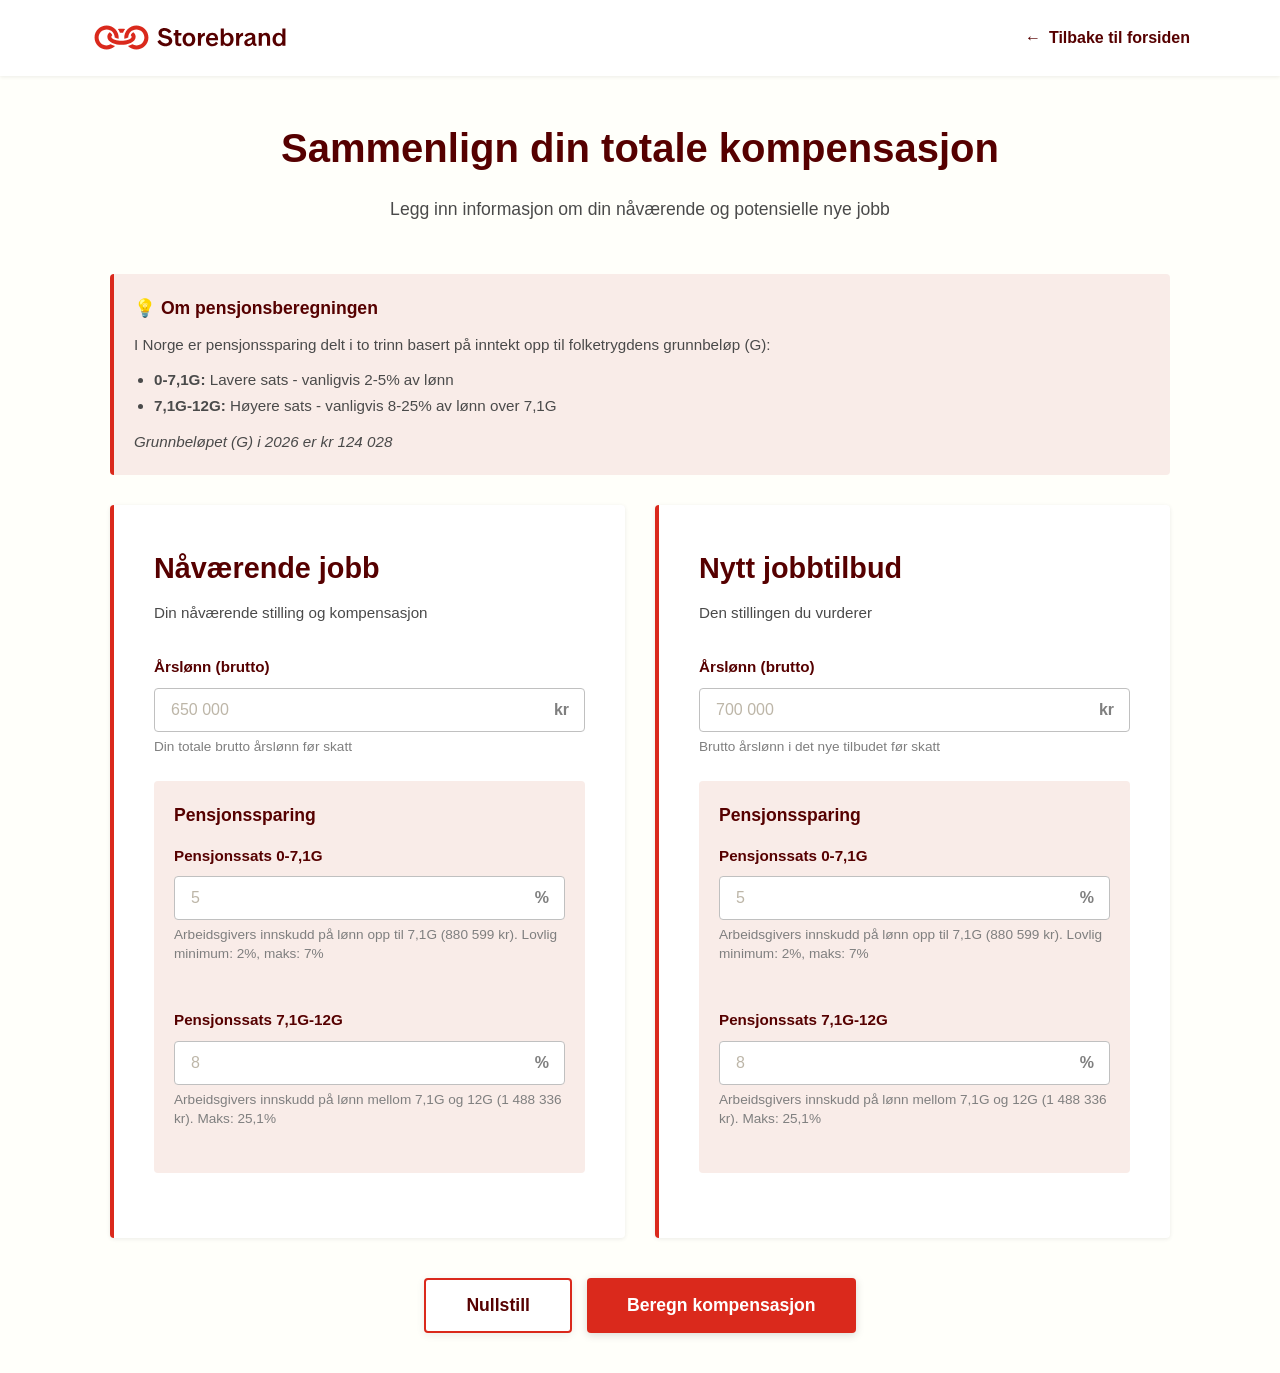
==== calculator.html @ 8aa76315 "Add interactive compensation calculator with 5-year projection Implement complete job compensation c" ====
<!DOCTYPE html>
<html lang="no">
<head>
    <meta charset="UTF-8">
    <meta name="viewport" content="width=device-width, initial-scale=1.0">
    <title>Kompensasjonskalkulator - Storebrand</title>
    <style>
        * {
            margin: 0;
            padding: 0;
            box-sizing: border-box;
        }

        body {
            font-family: -apple-system, BlinkMacSystemFont, 'Segoe UI', 'Roboto', 'Helvetica Neue', Arial, sans-serif;
            line-height: 1.6;
            color: #1a1a1a;
            background-color: #fffffa;
        }

        /* Header/Navigation */
        header {
            background: white;
            padding: 20px;
            box-shadow: 0 1px 4px rgba(0, 0, 0, 0.08);
        }

        .header-content {
            max-width: 1100px;
            margin: 0 auto;
            display: flex;
            justify-content: space-between;
            align-items: center;
        }

        .logo {
            max-width: 200px;
            height: auto;
        }

        .back-link {
            color: #560000;
            text-decoration: none;
            font-weight: 600;
            display: flex;
            align-items: center;
            gap: 8px;
        }

        .back-link:hover {
            color: #da291c;
        }

        /* Main Container */
        .container {
            max-width: 1100px;
            margin: 0 auto;
            padding: 40px 20px;
        }

        /* Page Title */
        .page-title {
            text-align: center;
            margin-bottom: 50px;
        }

        .page-title h1 {
            color: #560000;
            font-size: 2.5em;
            margin-bottom: 15px;
            font-weight: 600;
        }

        .page-title p {
            color: #4a4a4a;
            font-size: 1.1em;
        }

        /* Form Grid */
        .form-grid {
            display: grid;
            grid-template-columns: repeat(auto-fit, minmax(450px, 1fr));
            gap: 30px;
            margin-bottom: 40px;
        }

        /* Job Card */
        .job-card {
            background: white;
            padding: 40px;
            border-radius: 4px;
            border-left: 4px solid #da291c;
            box-shadow: 0 1px 4px rgba(0, 0, 0, 0.08);
        }

        .job-card h2 {
            color: #560000;
            font-size: 1.8em;
            margin-bottom: 10px;
            font-weight: 600;
        }

        .job-card .subtitle {
            color: #4a4a4a;
            margin-bottom: 30px;
            font-size: 0.95em;
        }

        /* Form Groups */
        .form-group {
            margin-bottom: 25px;
        }

        .form-group label {
            display: block;
            color: #560000;
            font-weight: 600;
            margin-bottom: 8px;
            font-size: 0.95em;
        }

        .form-group .help-text {
            display: block;
            color: #7f7f7f;
            font-size: 0.85em;
            margin-top: 5px;
            line-height: 1.4;
        }

        .form-group .error-text {
            display: block;
            color: #da291c;
            font-size: 0.85em;
            margin-top: 5px;
            font-weight: 600;
        }

        .form-group.has-error input {
            border-color: #da291c;
            background-color: #fff5f5;
        }

        .form-group input {
            width: 100%;
            padding: 12px 16px;
            border: 1px solid #c0c0c0;
            border-radius: 4px;
            font-size: 1em;
            font-family: inherit;
            transition: border-color 0.3s, box-shadow 0.3s;
        }

        .form-group input:focus {
            outline: none;
            border-color: #da291c;
            box-shadow: 0 0 0 3px rgba(218, 41, 28, 0.1);
        }

        .form-group input::placeholder {
            color: #bdb6a8;
        }

        /* Pension Group */
        .pension-group {
            background: #f9ece8;
            padding: 20px;
            border-radius: 4px;
            margin-bottom: 25px;
        }

        .pension-group h3 {
            color: #560000;
            font-size: 1.1em;
            margin-bottom: 15px;
            font-weight: 600;
        }

        .pension-fields {
            display: grid;
            gap: 20px;
        }

        /* Input with suffix */
        .input-wrapper {
            position: relative;
        }

        .input-suffix {
            position: absolute;
            right: 16px;
            top: 50%;
            transform: translateY(-50%);
            color: #7f7f7f;
            font-weight: 600;
            pointer-events: none;
        }

        .input-wrapper input {
            padding-right: 45px;
        }

        /* Buttons */
        .button-group {
            display: flex;
            gap: 15px;
            justify-content: center;
            margin-top: 40px;
        }

        .btn {
            padding: 15px 40px;
            border-radius: 4px;
            text-decoration: none;
            font-weight: 600;
            font-size: 1.1em;
            transition: all 0.3s;
            border: none;
            cursor: pointer;
            font-family: inherit;
        }

        .btn-primary {
            background-color: #da291c;
            color: white;
            box-shadow: 0 2px 8px rgba(0, 0, 0, 0.15);
        }

        .btn-primary:hover {
            background-color: #ed554e;
            transform: translateY(-1px);
            box-shadow: 0 4px 12px rgba(0, 0, 0, 0.2);
        }

        .btn-primary:disabled {
            background-color: #c0c0c0;
            cursor: not-allowed;
            transform: none;
        }

        .btn-secondary {
            background-color: white;
            color: #560000;
            border: 2px solid #da291c;
            box-shadow: 0 2px 8px rgba(0, 0, 0, 0.08);
        }

        .btn-secondary:hover {
            background-color: #fac8c8;
            border-color: #ed554e;
        }

        /* Info Box */
        .info-box {
            background: #f9ece8;
            border-left: 4px solid #da291c;
            padding: 20px;
            border-radius: 4px;
            margin-bottom: 30px;
        }

        .info-box h3 {
            color: #560000;
            font-size: 1.1em;
            margin-bottom: 10px;
            font-weight: 600;
        }

        .info-box p {
            color: #4a4a4a;
            line-height: 1.7;
            font-size: 0.95em;
        }

        .info-box ul {
            margin-left: 20px;
            margin-top: 10px;
        }

        .info-box li {
            color: #4a4a4a;
            line-height: 1.7;
            font-size: 0.95em;
        }

        /* Responsive */
        @media (max-width: 968px) {
            .form-grid {
                grid-template-columns: 1fr;
            }

            .page-title h1 {
                font-size: 2em;
            }

            .job-card {
                padding: 30px 20px;
            }
        }

        @media (max-width: 640px) {
            .button-group {
                flex-direction: column;
            }

            .btn {
                width: 100%;
            }
        }
    </style>
</head>
<body>
    <!-- Header -->
    <header>
        <div class="header-content">
            <img src="storebrand-logo.svg" alt="Storebrand" class="logo">
            <a href="index.html" class="back-link">
                <span>←</span> Tilbake til forsiden
            </a>
        </div>
    </header>

    <!-- Main Content -->
    <div class="container">
        <div class="page-title">
            <h1>Sammenlign din totale kompensasjon</h1>
            <p>Legg inn informasjon om din nåværende og potensielle nye jobb</p>
        </div>

        <!-- Info Box -->
        <div class="info-box">
            <h3>💡 Om pensjonsberegningen</h3>
            <p>I Norge er pensjonssparing delt i to trinn basert på inntekt opp til folketrygdens grunnbeløp (G):</p>
            <ul>
                <li><strong>0-7,1G:</strong> Lavere sats - vanligvis 2-5% av lønn</li>
                <li><strong>7,1G-12G:</strong> Høyere sats - vanligvis 8-25% av lønn over 7,1G</li>
            </ul>
            <p style="margin-top: 10px;"><em>Grunnbeløpet (G) i 2026 er kr 124 028</em></p>
        </div>

        <!-- Form Grid -->
        <form id="compensationForm">
            <div class="form-grid">
                <!-- Current Job Card -->
                <div class="job-card">
                    <h2>Nåværende jobb</h2>
                    <p class="subtitle">Din nåværende stilling og kompensasjon</p>

                    <div class="form-group">
                        <label for="current-salary">Årslønn (brutto)</label>
                        <div class="input-wrapper">
                            <input
                                type="text"
                                id="current-salary"
                                name="currentSalary"
                                placeholder="650 000"
                                data-type="salary"
                                required
                            >
                            <span class="input-suffix">kr</span>
                        </div>
                        <span class="help-text">Din totale brutto årslønn før skatt</span>
                    </div>

                    <div class="pension-group">
                        <h3>Pensjonssparing</h3>
                        <div class="pension-fields">
                            <div class="form-group">
                                <label for="current-pension-low">Pensjonssats 0-7,1G</label>
                                <div class="input-wrapper">
                                    <input
                                        type="text"
                                        id="current-pension-low"
                                        name="currentPensionLow"
                                        placeholder="5"
                                        data-type="pension-low"
                                        required
                                    >
                                    <span class="input-suffix">%</span>
                                </div>
                                <span class="help-text">Arbeidsgivers innskudd på lønn opp til 7,1G (880 599 kr). Lovlig minimum: 2%, maks: 7%</span>
                            </div>

                            <div class="form-group">
                                <label for="current-pension-high">Pensjonssats 7,1G-12G</label>
                                <div class="input-wrapper">
                                    <input
                                        type="text"
                                        id="current-pension-high"
                                        name="currentPensionHigh"
                                        placeholder="8"
                                        data-type="pension-high"
                                        required
                                    >
                                    <span class="input-suffix">%</span>
                                </div>
                                <span class="help-text">Arbeidsgivers innskudd på lønn mellom 7,1G og 12G (1 488 336 kr). Maks: 25,1%</span>
                            </div>
                        </div>
                    </div>
                </div>

                <!-- New Job Card -->
                <div class="job-card">
                    <h2>Nytt jobbtilbud</h2>
                    <p class="subtitle">Den stillingen du vurderer</p>

                    <div class="form-group">
                        <label for="new-salary">Årslønn (brutto)</label>
                        <div class="input-wrapper">
                            <input
                                type="text"
                                id="new-salary"
                                name="newSalary"
                                placeholder="700 000"
                                data-type="salary"
                                required
                            >
                            <span class="input-suffix">kr</span>
                        </div>
                        <span class="help-text">Brutto årslønn i det nye tilbudet før skatt</span>
                    </div>

                    <div class="pension-group">
                        <h3>Pensjonssparing</h3>
                        <div class="pension-fields">
                            <div class="form-group">
                                <label for="new-pension-low">Pensjonssats 0-7,1G</label>
                                <div class="input-wrapper">
                                    <input
                                        type="text"
                                        id="new-pension-low"
                                        name="newPensionLow"
                                        placeholder="5"
                                        data-type="pension-low"
                                        required
                                    >
                                    <span class="input-suffix">%</span>
                                </div>
                                <span class="help-text">Arbeidsgivers innskudd på lønn opp til 7,1G (880 599 kr). Lovlig minimum: 2%, maks: 7%</span>
                            </div>

                            <div class="form-group">
                                <label for="new-pension-high">Pensjonssats 7,1G-12G</label>
                                <div class="input-wrapper">
                                    <input
                                        type="text"
                                        id="new-pension-high"
                                        name="newPensionHigh"
                                        placeholder="8"
                                        data-type="pension-high"
                                        required
                                    >
                                    <span class="input-suffix">%</span>
                                </div>
                                <span class="help-text">Arbeidsgivers innskudd på lønn mellom 7,1G og 12G (1 488 336 kr). Maks: 25,1%</span>
                            </div>
                        </div>
                    </div>
                </div>
            </div>

            <!-- Buttons -->
            <div class="button-group">
                <button type="button" class="btn btn-secondary" id="clearBtn">Nullstill</button>
                <button type="submit" class="btn btn-primary" id="calculateBtn">Beregn kompensasjon</button>
            </div>
        </form>
    </div>

    <script>
        // Validation rules
        const VALIDATION_RULES = {
            'pension-low': { min: 2, max: 7, label: 'Pensjonssats 0-7,1G' },
            'pension-high': { min: 0, max: 25.1, label: 'Pensjonssats 7,1G-12G' }
        };

        // Load saved data on page load
        window.addEventListener('DOMContentLoaded', () => {
            loadFormData();
            setupInputHandlers();
        });

        const form = document.getElementById('compensationForm');

        // Setup input handlers for formatting and validation
        function setupInputHandlers() {
            const inputs = form.querySelectorAll('input');

            inputs.forEach(input => {
                const inputType = input.dataset.type;

                // Handle input formatting and validation
                input.addEventListener('input', (e) => {
                    if (inputType === 'salary') {
                        formatSalaryInput(e.target);
                    } else if (inputType === 'pension-low' || inputType === 'pension-high') {
                        formatPensionInput(e.target);
                    }
                });

                // Validate on blur
                input.addEventListener('blur', (e) => {
                    validateInput(e.target);
                    saveFormData();
                });
            });
        }

        // Format salary input with thousand separators
        function formatSalaryInput(input) {
            // Remove all non-digit characters
            let value = input.value.replace(/\D/g, '');

            // Prevent negative numbers
            if (value === '' || value === '0') {
                input.value = '';
                return;
            }

            // Remove leading zeros
            value = value.replace(/^0+/, '');

            // Add thousand separators (space)
            const formatted = value.replace(/\B(?=(\d{3})+(?!\d))/g, ' ');
            input.value = formatted;

            // Clear any previous errors
            clearError(input);
        }

        // Format pension input (allow decimals)
        function formatPensionInput(input) {
            let value = input.value;

            // Only allow digits, one decimal point, and one decimal place
            value = value.replace(/[^\d,\.]/g, '');

            // Replace comma with period
            value = value.replace(',', '.');

            // Only allow one decimal point
            const parts = value.split('.');
            if (parts.length > 2) {
                value = parts[0] + '.' + parts.slice(1).join('');
            }

            // Limit to one decimal place
            if (parts.length === 2 && parts[1].length > 1) {
                value = parts[0] + '.' + parts[1].substring(0, 1);
            }

            input.value = value;
        }

        // Validate input based on type
        function validateInput(input) {
            const inputType = input.dataset.type;
            const value = parseInputValue(input);
            const formGroup = input.closest('.form-group');

            // Clear previous errors
            clearError(input);

            if (!value && value !== 0) {
                return; // Empty is handled by required attribute
            }

            // Validate salary
            if (inputType === 'salary') {
                if (value < 0) {
                    showError(input, 'Lønnen kan ikke være negativ');
                    return false;
                }
                if (value === 0) {
                    showError(input, 'Vennligst oppgi en gyldig lønn');
                    return false;
                }
            }

            // Validate pension rates
            if (inputType === 'pension-low' || inputType === 'pension-high') {
                const rules = VALIDATION_RULES[inputType];

                if (value < rules.min) {
                    showError(input, `${rules.label} må være minst ${rules.min}%`);
                    return false;
                }
                if (value > rules.max) {
                    showError(input, `${rules.label} kan ikke være mer enn ${rules.max}%`);
                    return false;
                }
            }

            return true;
        }

        // Parse input value to number
        function parseInputValue(input) {
            const inputType = input.dataset.type;
            let value = input.value;

            if (!value) return null;

            if (inputType === 'salary') {
                // Remove spaces for salary
                value = value.replace(/\s/g, '');
            }

            // Replace comma with period for decimals
            value = value.replace(',', '.');

            return parseFloat(value);
        }

        // Show validation error
        function showError(input, message) {
            const formGroup = input.closest('.form-group');
            formGroup.classList.add('has-error');

            // Remove existing error message
            const existingError = formGroup.querySelector('.error-text');
            if (existingError) {
                existingError.remove();
            }

            // Add error message
            const errorText = document.createElement('span');
            errorText.className = 'error-text';
            errorText.textContent = message;
            input.parentNode.parentNode.appendChild(errorText);
        }

        // Clear validation error
        function clearError(input) {
            const formGroup = input.closest('.form-group');
            formGroup.classList.remove('has-error');

            const errorText = formGroup.querySelector('.error-text');
            if (errorText) {
                errorText.remove();
            }
        }

        // Form submission
        form.addEventListener('submit', (e) => {
            e.preventDefault();

            // Validate all inputs
            const inputs = form.querySelectorAll('input');
            let isValid = true;

            inputs.forEach(input => {
                if (!validateInput(input)) {
                    isValid = false;
                }
            });

            if (!isValid) {
                alert('Vennligst rett opp feilene i skjemaet før du fortsetter.');
                return;
            }

            saveFormData();
            window.location.href = 'results.html';
        });

        // Clear button
        document.getElementById('clearBtn').addEventListener('click', () => {
            if (confirm('Er du sikker på at du vil nullstille alle felt?')) {
                form.reset();
                localStorage.removeItem('compensationData');

                // Clear all errors
                const inputs = form.querySelectorAll('input');
                inputs.forEach(input => clearError(input));
            }
        });

        // Save form data to localStorage
        function saveFormData() {
            const formData = {
                currentSalary: document.getElementById('current-salary').value,
                currentPensionLow: document.getElementById('current-pension-low').value,
                currentPensionHigh: document.getElementById('current-pension-high').value,
                newSalary: document.getElementById('new-salary').value,
                newPensionLow: document.getElementById('new-pension-low').value,
                newPensionHigh: document.getElementById('new-pension-high').value,
                lastUpdated: new Date().toISOString()
            };

            localStorage.setItem('compensationData', JSON.stringify(formData));
        }

        // Load form data from localStorage
        function loadFormData() {
            const savedData = localStorage.getItem('compensationData');

            if (savedData) {
                const data = JSON.parse(savedData);

                document.getElementById('current-salary').value = data.currentSalary || '';
                document.getElementById('current-pension-low').value = data.currentPensionLow || '';
                document.getElementById('current-pension-high').value = data.currentPensionHigh || '';
                document.getElementById('new-salary').value = data.newSalary || '';
                document.getElementById('new-pension-low').value = data.newPensionLow || '';
                document.getElementById('new-pension-high').value = data.newPensionHigh || '';
            }
        }
    </script>
</body>
</html>
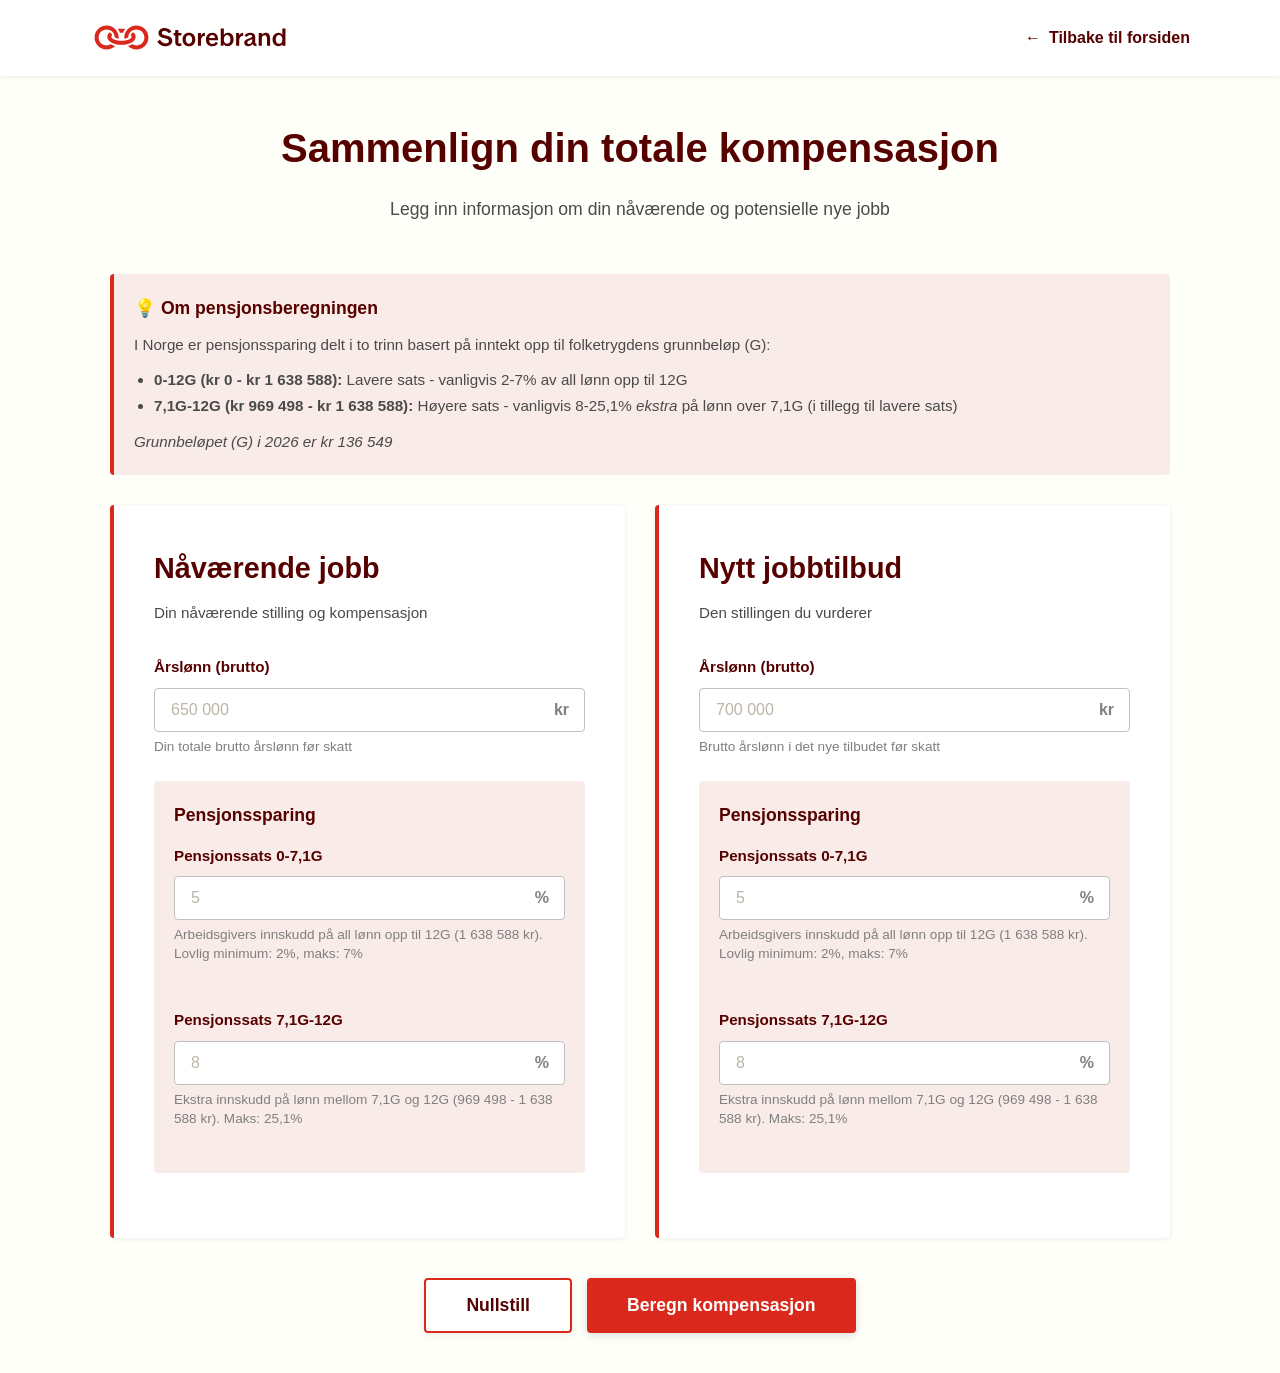
==== commit 03d0bd02: "Fix pension calculation and improve UX - Correct pension calculation to apply low rate on full salar" ====
--- a/calculator.html
+++ b/calculator.html
@@ -331,10 +331,10 @@
             <h3>💡 Om pensjonsberegningen</h3>
             <p>I Norge er pensjonssparing delt i to trinn basert på inntekt opp til folketrygdens grunnbeløp (G):</p>
             <ul>
-                <li><strong>0-7,1G:</strong> Lavere sats - vanligvis 2-5% av lønn</li>
-                <li><strong>7,1G-12G:</strong> Høyere sats - vanligvis 8-25% av lønn over 7,1G</li>
+                <li><strong>0-12G (kr 0 - kr 1 638 588):</strong> Lavere sats - vanligvis 2-7% av all lønn opp til 12G</li>
+                <li><strong>7,1G-12G (kr 969 498 - kr 1 638 588):</strong> Høyere sats - vanligvis 8-25,1% <em>ekstra</em> på lønn over 7,1G (i tillegg til lavere sats)</li>
             </ul>
-            <p style="margin-top: 10px;"><em>Grunnbeløpet (G) i 2026 er kr 124 028</em></p>
+            <p style="margin-top: 10px;"><em>Grunnbeløpet (G) i 2026 er kr 136 549</em></p>
         </div>
 
         <!-- Form Grid -->
@@ -377,7 +377,7 @@
                                     >
                                     <span class="input-suffix">%</span>
                                 </div>
-                                <span class="help-text">Arbeidsgivers innskudd på lønn opp til 7,1G (880 599 kr). Lovlig minimum: 2%, maks: 7%</span>
+                                <span class="help-text">Arbeidsgivers innskudd på all lønn opp til 12G (1 638 588 kr). Lovlig minimum: 2%, maks: 7%</span>
                             </div>
 
                             <div class="form-group">
@@ -393,7 +393,7 @@
                                     >
                                     <span class="input-suffix">%</span>
                                 </div>
-                                <span class="help-text">Arbeidsgivers innskudd på lønn mellom 7,1G og 12G (1 488 336 kr). Maks: 25,1%</span>
+                                <span class="help-text">Ekstra innskudd på lønn mellom 7,1G og 12G (969 498 - 1 638 588 kr). Maks: 25,1%</span>
                             </div>
                         </div>
                     </div>
@@ -436,7 +436,7 @@
                                     >
                                     <span class="input-suffix">%</span>
                                 </div>
-                                <span class="help-text">Arbeidsgivers innskudd på lønn opp til 7,1G (880 599 kr). Lovlig minimum: 2%, maks: 7%</span>
+                                <span class="help-text">Arbeidsgivers innskudd på all lønn opp til 12G (1 638 588 kr). Lovlig minimum: 2%, maks: 7%</span>
                             </div>
 
                             <div class="form-group">
@@ -452,7 +452,7 @@
                                     >
                                     <span class="input-suffix">%</span>
                                 </div>
-                                <span class="help-text">Arbeidsgivers innskudd på lønn mellom 7,1G og 12G (1 488 336 kr). Maks: 25,1%</span>
+                                <span class="help-text">Ekstra innskudd på lønn mellom 7,1G og 12G (969 498 - 1 638 588 kr). Maks: 25,1%</span>
                             </div>
                         </div>
                     </div>
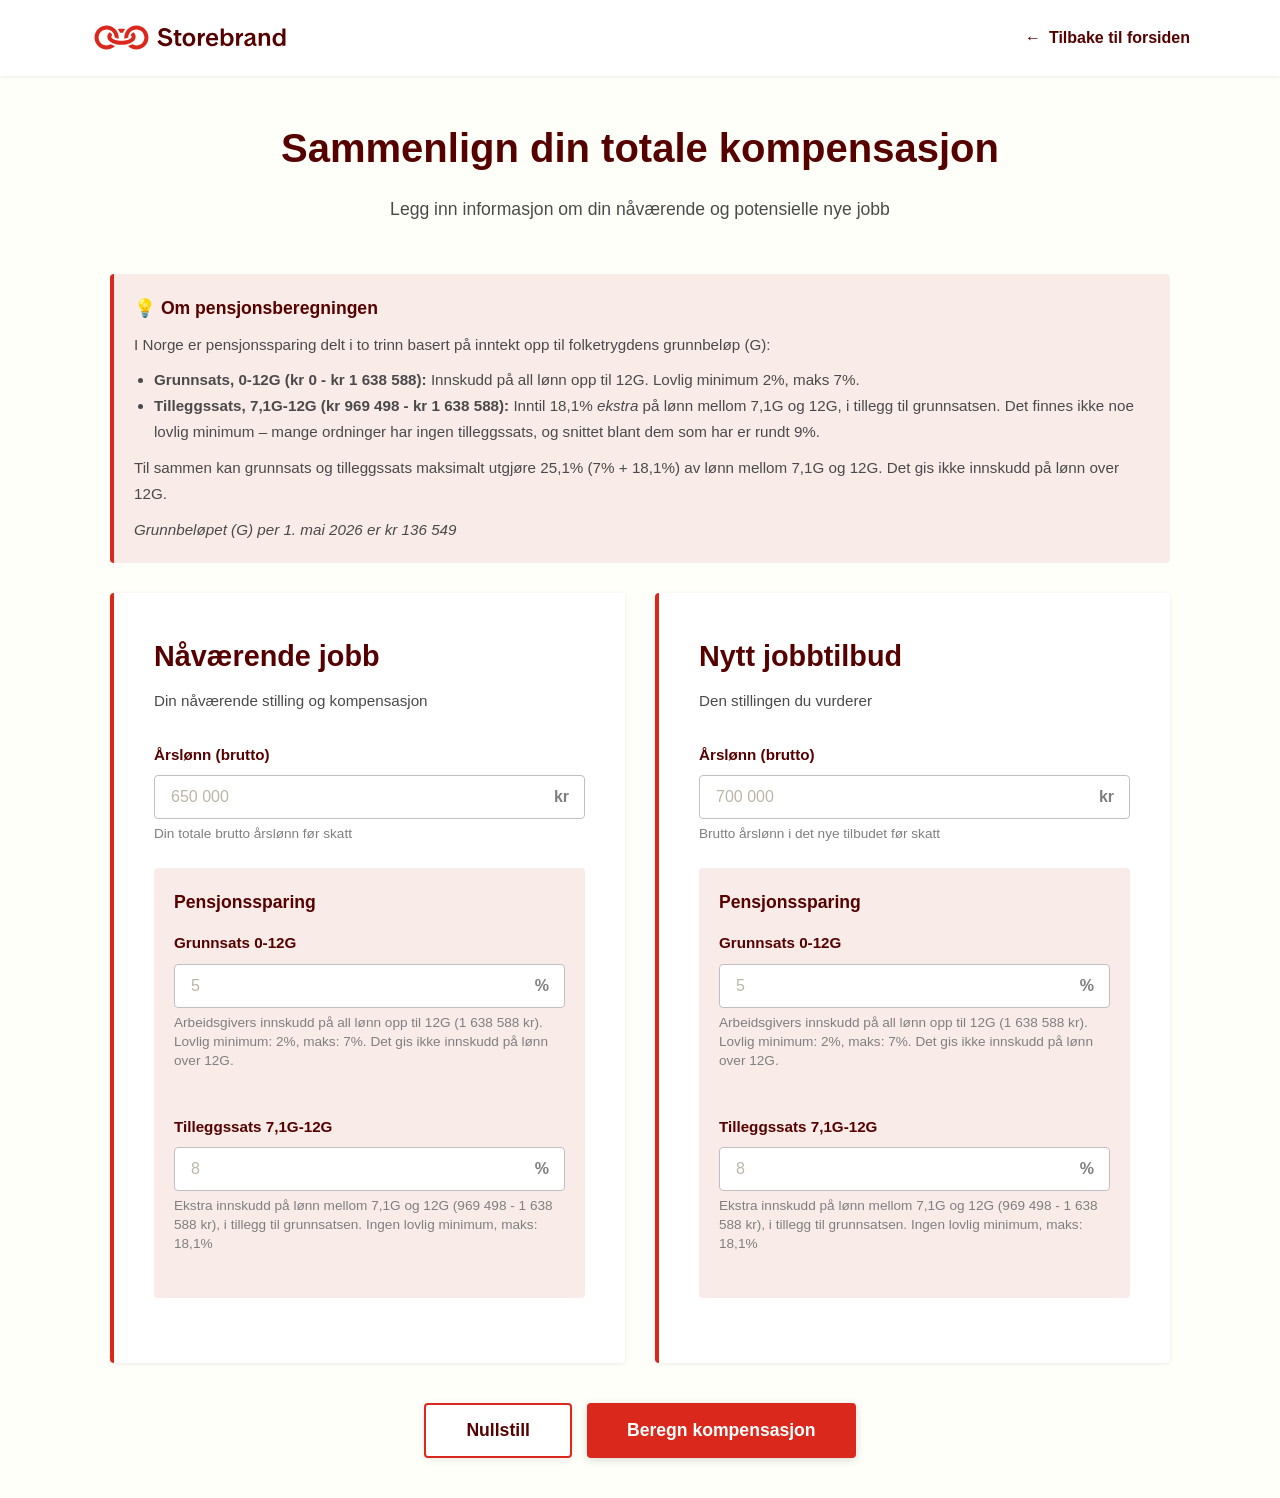
==== commit c0a0bd5d: "Fix illegal pension contribution cap on 7,1G-12G band The tilleggssats field was capped at 25,1%, bu" ====
--- a/calculator.html
+++ b/calculator.html
@@ -331,10 +331,11 @@
             <h3>💡 Om pensjonsberegningen</h3>
             <p>I Norge er pensjonssparing delt i to trinn basert på inntekt opp til folketrygdens grunnbeløp (G):</p>
             <ul>
-                <li><strong>0-12G (kr 0 - kr 1 638 588):</strong> Lavere sats - vanligvis 2-7% av all lønn opp til 12G</li>
-                <li><strong>7,1G-12G (kr 969 498 - kr 1 638 588):</strong> Høyere sats - vanligvis 8-25,1% <em>ekstra</em> på lønn over 7,1G (i tillegg til lavere sats)</li>
+                <li><strong>Grunnsats, 0-12G (kr 0 - kr 1 638 588):</strong> Innskudd på all lønn opp til 12G. Lovlig minimum 2%, maks 7%.</li>
+                <li><strong>Tilleggssats, 7,1G-12G (kr 969 498 - kr 1 638 588):</strong> Inntil 18,1% <em>ekstra</em> på lønn mellom 7,1G og 12G, i tillegg til grunnsatsen. Det finnes ikke noe lovlig minimum – mange ordninger har ingen tilleggssats, og snittet blant dem som har er rundt 9%.</li>
             </ul>
-            <p style="margin-top: 10px;"><em>Grunnbeløpet (G) i 2026 er kr 136 549</em></p>
+            <p style="margin-top: 10px;">Til sammen kan grunnsats og tilleggssats maksimalt utgjøre 25,1% (7% + 18,1%) av lønn mellom 7,1G og 12G. Det gis ikke innskudd på lønn over 12G.</p>
+            <p style="margin-top: 10px;"><em>Grunnbeløpet (G) per 1. mai 2026 er kr 136 549</em></p>
         </div>
 
         <!-- Form Grid -->
@@ -365,7 +366,7 @@
                         <h3>Pensjonssparing</h3>
                         <div class="pension-fields">
                             <div class="form-group">
-                                <label for="current-pension-low">Pensjonssats 0-7,1G</label>
+                                <label for="current-pension-low">Grunnsats 0-12G</label>
                                 <div class="input-wrapper">
                                     <input
                                         type="text"
@@ -377,11 +378,11 @@
                                     >
                                     <span class="input-suffix">%</span>
                                 </div>
-                                <span class="help-text">Arbeidsgivers innskudd på all lønn opp til 12G (1 638 588 kr). Lovlig minimum: 2%, maks: 7%</span>
+                                <span class="help-text">Arbeidsgivers innskudd på all lønn opp til 12G (1 638 588 kr). Lovlig minimum: 2%, maks: 7%. Det gis ikke innskudd på lønn over 12G.</span>
                             </div>
 
                             <div class="form-group">
-                                <label for="current-pension-high">Pensjonssats 7,1G-12G</label>
+                                <label for="current-pension-high">Tilleggssats 7,1G-12G</label>
                                 <div class="input-wrapper">
                                     <input
                                         type="text"
@@ -393,7 +394,7 @@
                                     >
                                     <span class="input-suffix">%</span>
                                 </div>
-                                <span class="help-text">Ekstra innskudd på lønn mellom 7,1G og 12G (969 498 - 1 638 588 kr). Maks: 25,1%</span>
+                                <span class="help-text">Ekstra innskudd på lønn mellom 7,1G og 12G (969 498 - 1 638 588 kr), i tillegg til grunnsatsen. Ingen lovlig minimum, maks: 18,1%</span>
                             </div>
                         </div>
                     </div>
@@ -424,7 +425,7 @@
                         <h3>Pensjonssparing</h3>
                         <div class="pension-fields">
                             <div class="form-group">
-                                <label for="new-pension-low">Pensjonssats 0-7,1G</label>
+                                <label for="new-pension-low">Grunnsats 0-12G</label>
                                 <div class="input-wrapper">
                                     <input
                                         type="text"
@@ -436,11 +437,11 @@
                                     >
                                     <span class="input-suffix">%</span>
                                 </div>
-                                <span class="help-text">Arbeidsgivers innskudd på all lønn opp til 12G (1 638 588 kr). Lovlig minimum: 2%, maks: 7%</span>
+                                <span class="help-text">Arbeidsgivers innskudd på all lønn opp til 12G (1 638 588 kr). Lovlig minimum: 2%, maks: 7%. Det gis ikke innskudd på lønn over 12G.</span>
                             </div>
 
                             <div class="form-group">
-                                <label for="new-pension-high">Pensjonssats 7,1G-12G</label>
+                                <label for="new-pension-high">Tilleggssats 7,1G-12G</label>
                                 <div class="input-wrapper">
                                     <input
                                         type="text"
@@ -452,7 +453,7 @@
                                     >
                                     <span class="input-suffix">%</span>
                                 </div>
-                                <span class="help-text">Ekstra innskudd på lønn mellom 7,1G og 12G (969 498 - 1 638 588 kr). Maks: 25,1%</span>
+                                <span class="help-text">Ekstra innskudd på lønn mellom 7,1G og 12G (969 498 - 1 638 588 kr), i tillegg til grunnsatsen. Ingen lovlig minimum, maks: 18,1%</span>
                             </div>
                         </div>
                     </div>
@@ -468,10 +469,13 @@
     </div>
 
     <script>
-        // Validation rules
+        // Innskuddsgrenser etter innskuddspensjonsloven § 5-3:
+        //   Grunnsats:    maks 7% av lønn 0-12G (OTP-minimum 2% siden 2022)
+        //   Tilleggssats: maks 18,1% ekstra av lønn 7,1G-12G (ingen lovlig minimum)
+        // Satsene legges sammen på lønn mellom 7,1G og 12G, som gir maks 25,1% der.
         const VALIDATION_RULES = {
-            'pension-low': { min: 2, max: 7, label: 'Pensjonssats 0-7,1G' },
-            'pension-high': { min: 0, max: 25.1, label: 'Pensjonssats 7,1G-12G' }
+            'pension-low': { min: 2, max: 7, label: 'Grunnsats 0-12G' },
+            'pension-high': { min: 0, max: 18.1, label: 'Tilleggssats 7,1G-12G' }
         };
 
         // Load saved data on page load
@@ -539,9 +543,10 @@
             value = value.replace(',', '.');
 
             // Only allow one decimal point
-            const parts = value.split('.');
+            let parts = value.split('.');
             if (parts.length > 2) {
                 value = parts[0] + '.' + parts.slice(1).join('');
+                parts = value.split('.'); // re-split so the decimal limit below sees the merged value
             }
 
             // Limit to one decimal place
